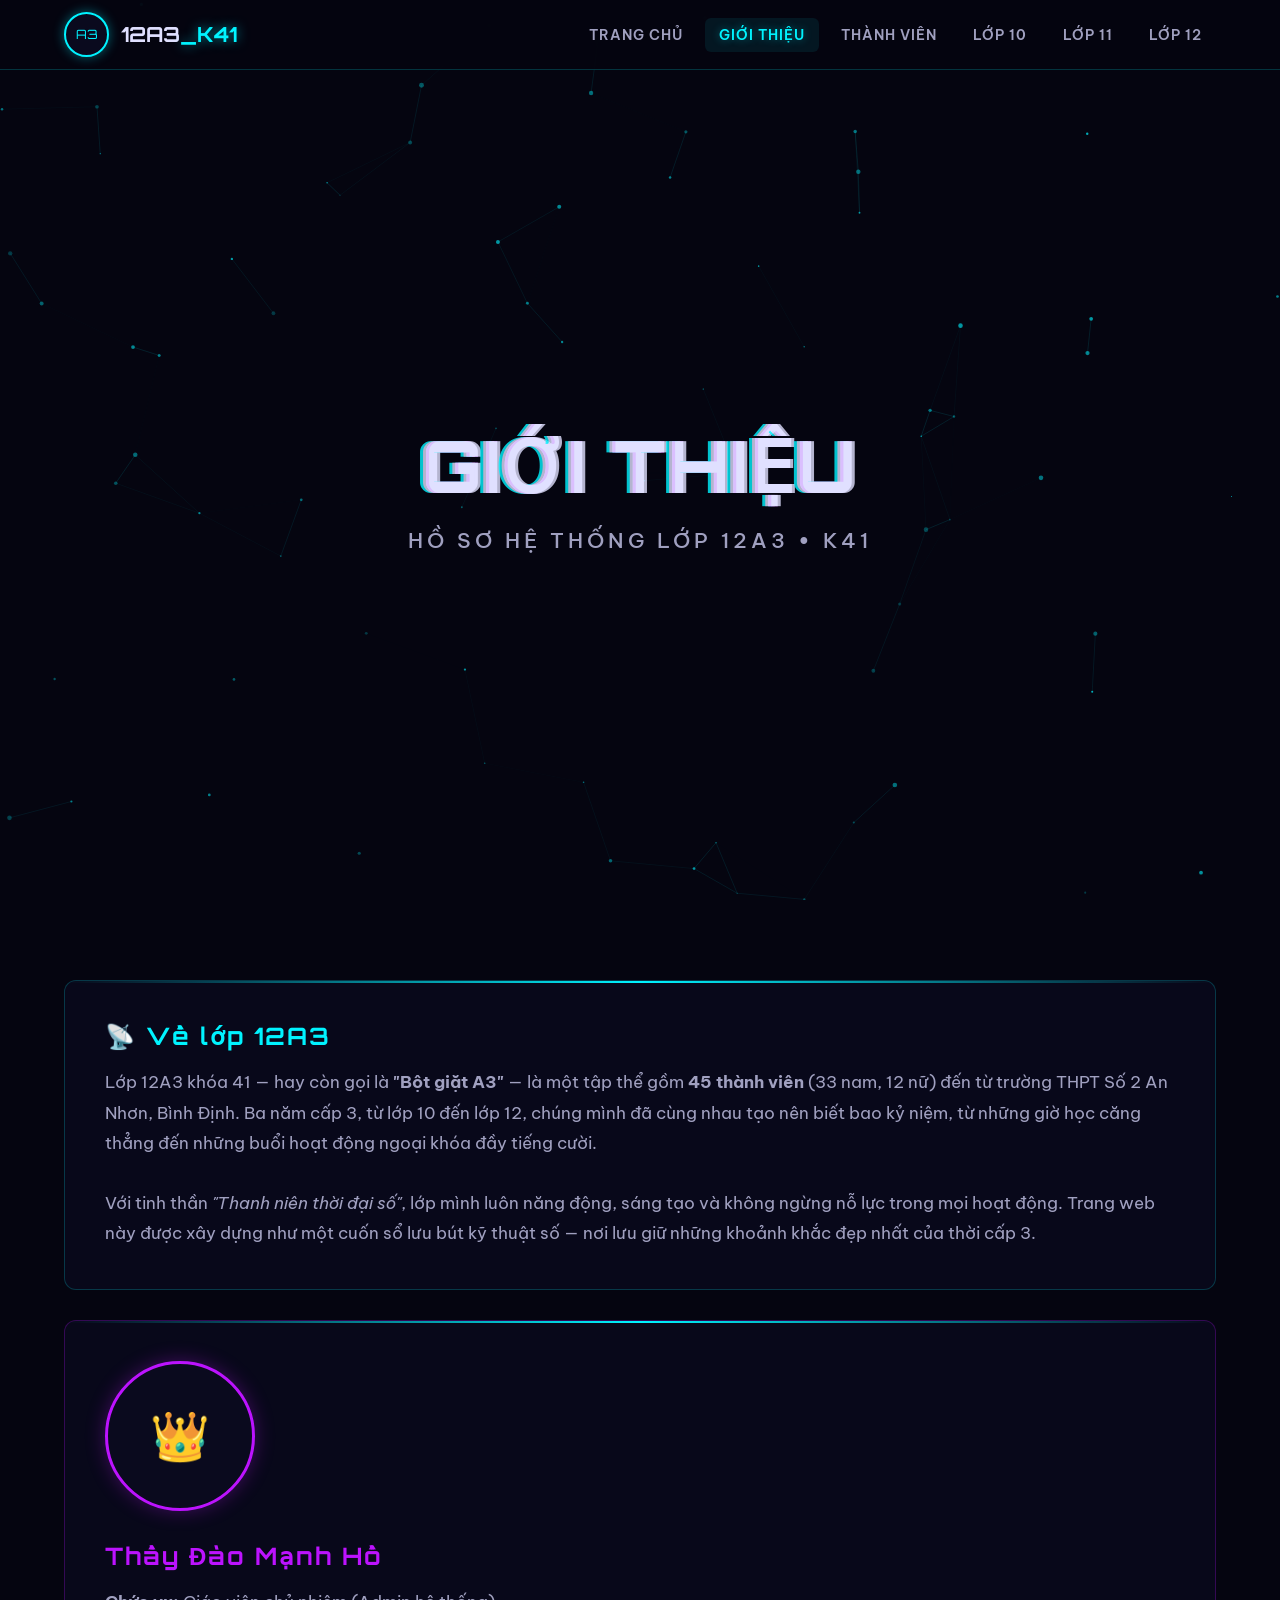
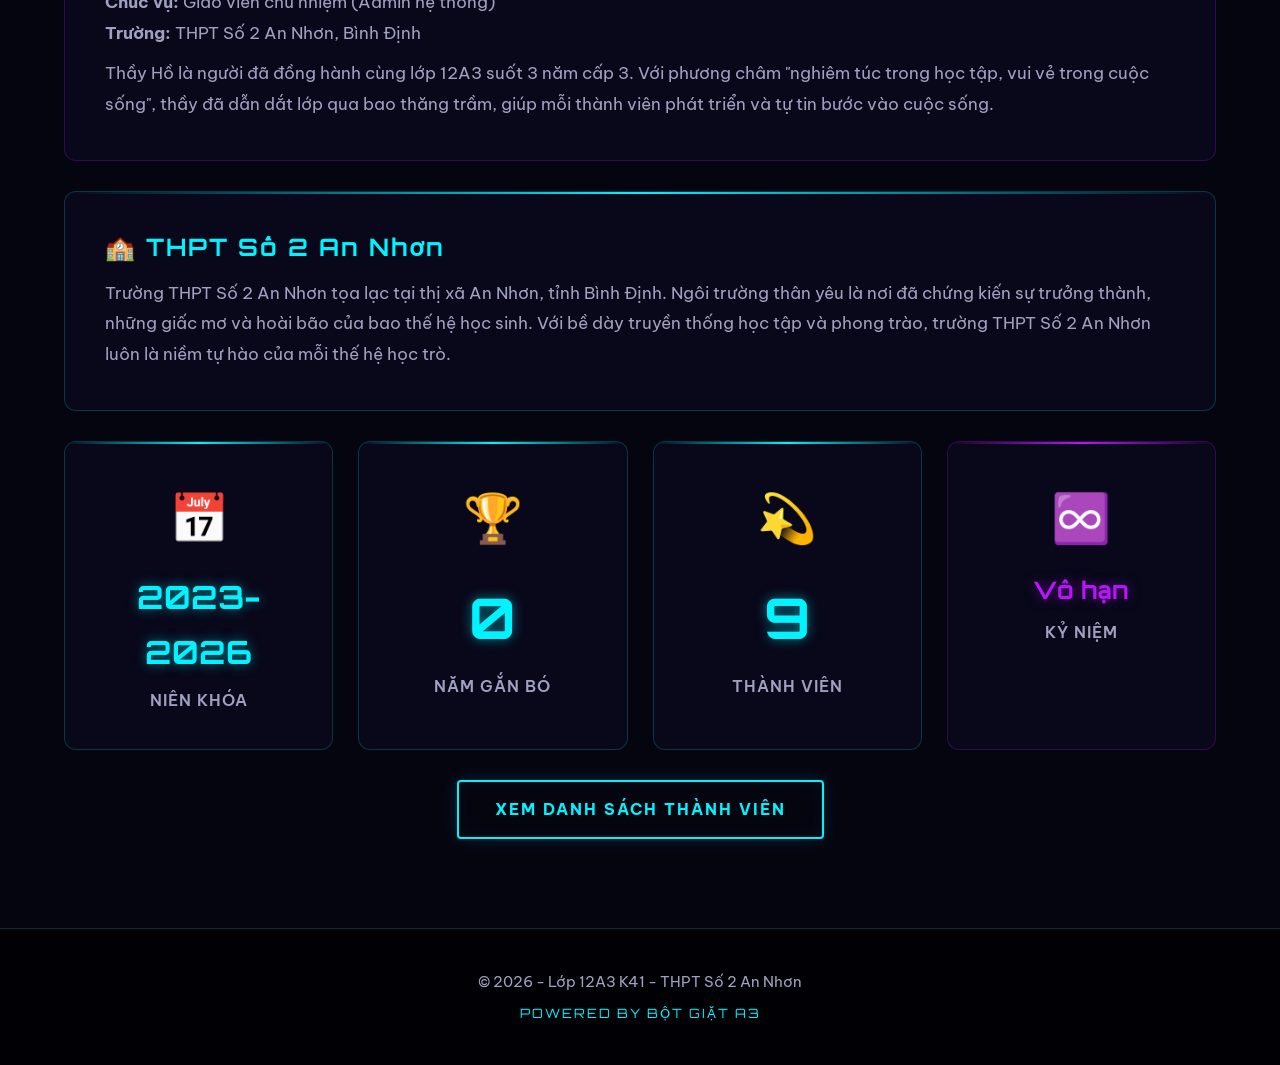
==== about.html @ b83ffb4f "Add files via upload" ====
<!DOCTYPE html>
<html lang="vi">
<head>
    <meta charset="UTF-8">
    <meta name="viewport" content="width=device-width, initial-scale=1.0">
    <meta name="description" content="Giới thiệu lớp 12A3 K41 - THPT Số 2 An Nhơn và thầy chủ nhiệm Đào Mạnh Hồ.">
    <title>Giới thiệu - 12A3</title>
    <link rel="stylesheet" href="styles.css">
</head>
<body>
    <canvas id="particle-canvas"></canvas>

    <nav class="navbar">
        <a href="index.html" class="logo-container">
            <div class="logo" style="display:flex;align-items:center;justify-content:center;font-family:var(--font-heading);font-size:0.8rem;color:var(--primary-cyan);">A3</div>
            <span class="logo-text">12A3<span class="highlight">_K41</span></span>
        </a>
        <button class="menu-toggle" id="menu-toggle" aria-label="Menu">☰</button>
        <ul class="nav-links" id="nav-links">
            <li><a href="index.html">Trang chủ</a></li>
            <li><a href="about.html" class="active">Giới thiệu</a></li>
            <li><a href="members.html">Thành viên</a></li>
            <li><a href="grade10.html">Lớp 10</a></li>
            <li><a href="grade11.html">Lớp 11</a></li>
            <li><a href="grade12.html">Lớp 12</a></li>
        </ul>
    </nav>

    <header class="section about-hero">
        <div class="hero-content">
            <h1 class="glitch" data-text="GIỚI THIỆU">GIỚI THIỆU</h1>
            <p class="subtitle">HỒ SƠ HỆ THỐNG LỚP 12A3 • K41</p>
        </div>
    </header>

    <section class="section section-compact">
        <div class="about-content">
            <!-- Thông tin lớp -->
            <div class="about-block fade-in">
                <h3>📡 Về lớp 12A3</h3>
                <p>
                    Lớp 12A3 khóa 41 — hay còn gọi là <strong>"Bột giặt A3"</strong> — là một tập thể gồm 
                    <strong>45 thành viên</strong> (33 nam, 12 nữ) đến từ trường THPT Số 2 An Nhơn, Bình Định. 
                    Ba năm cấp 3, từ lớp 10 đến lớp 12, chúng mình đã cùng nhau tạo nên biết bao kỷ niệm, 
                    từ những giờ học căng thẳng đến những buổi hoạt động ngoại khóa đầy tiếng cười.
                </p>
                <br>
                <p>
                    Với tinh thần <em>"Thanh niên thời đại số"</em>, lớp mình luôn năng động, sáng tạo và 
                    không ngừng nỗ lực trong mọi hoạt động. Trang web này được xây dựng như một cuốn sổ lưu bút 
                    kỹ thuật số — nơi lưu giữ những khoảnh khắc đẹp nhất của thời cấp 3.
                </p>
            </div>

            <!-- Thông tin GVCN -->
            <div class="about-block fade-in" style="border-color: var(--glass-border-pink);">
                <div class="teacher-profile">
                    <div class="teacher-avatar" style="display:flex;align-items:center;justify-content:center;font-size:3rem;">👑</div>
                    <div class="teacher-info">
                        <h3>Thầy Đào Mạnh Hồ</h3>
                        <p><strong>Chức vụ:</strong> Giáo viên chủ nhiệm (Admin hệ thống)</p>
                        <p><strong>Trường:</strong> THPT Số 2 An Nhơn, Bình Định</p>
                        <p style="margin-top: 10px;">
                            Thầy Hồ là người đã đồng hành cùng lớp 12A3 suốt 3 năm cấp 3. 
                            Với phương châm "nghiêm túc trong học tập, vui vẻ trong cuộc sống", 
                            thầy đã dẫn dắt lớp qua bao thăng trầm, giúp mỗi thành viên phát triển 
                            và tự tin bước vào cuộc sống. 
                        </p>
                    </div>
                </div>
            </div>

            <!-- Thông tin trường -->
            <div class="about-block fade-in">
                <h3>🏫 THPT Số 2 An Nhơn</h3>
                <p>
                    Trường THPT Số 2 An Nhơn tọa lạc tại thị xã An Nhơn, tỉnh Bình Định. 
                    Ngôi trường thân yêu là nơi đã chứng kiến sự trưởng thành, những giấc mơ và 
                    hoài bão của bao thế hệ học sinh. Với bề dày truyền thống học tập và phong trào, 
                    trường THPT Số 2 An Nhơn luôn là niềm tự hào của mỗi thế hệ học trò.
                </p>
            </div>

            <!-- Thống kê nhanh -->
            <div class="stats-grid mt-3 fade-in">
                <div class="stat-card">
                    <div class="stat-icon">📅</div>
                    <div class="stat-number" style="font-size:2rem;">2023-2026</div>
                    <div class="stat-label">Niên khóa</div>
                </div>
                <div class="stat-card">
                    <div class="stat-icon">🏆</div>
                    <div class="stat-number" data-count="3">0</div>
                    <div class="stat-label">Năm gắn bó</div>
                </div>
                <div class="stat-card">
                    <div class="stat-icon">💫</div>
                    <div class="stat-number" data-count="45">0</div>
                    <div class="stat-label">Thành viên</div>
                </div>
                <div class="stat-card gvcn-card">
                    <div class="stat-icon">♾️</div>
                    <div class="stat-number teacher-name" style="font-size:1.5rem;">Vô hạn</div>
                    <div class="stat-label">Kỷ niệm</div>
                </div>
            </div>

            <div class="text-center mt-3">
                <a href="members.html" class="cyber-btn">XEM DANH SÁCH THÀNH VIÊN</a>
            </div>
        </div>
    </section>

    <footer>
        <p>&copy; 2026 - Lớp 12A3 K41 - THPT Số 2 An Nhơn</p>
        <div class="footer-powered">POWERED BY BỘT GIẶT A3</div>
    </footer>

    <script src="script.js"></script>
</body>
</html>
---- styles.css ----
@import url('https://fonts.googleapis.com/css2?family=Be+Vietnam+Pro:ital,wght@0,300;0,400;0,500;0,600;0,700;0,800;0,900;1,400&family=Orbitron:wght@400;700;900&display=swap');

:root {
    --bg-color: #050510;
    --bg-secondary: #0a0a1e;
    --text-color: #e0e0ff;
    --text-muted: #a0a0c0;
    --primary-cyan: #00f3ff;
    --primary-pink: #bc13fe;
    --primary-green: #39ff14;
    --dark-panel: rgba(10, 10, 30, 0.75);
    --glass-border: rgba(0, 243, 255, 0.2);
    --glass-border-pink: rgba(188, 19, 254, 0.25);
    --font-heading: 'Orbitron', sans-serif;
    --font-body: 'Be Vietnam Pro', sans-serif;
    --max-width: 1200px;
    --nav-height: 70px;
}

/* ==================== RESET & BASE ==================== */
*, *::before, *::after {
    margin: 0;
    padding: 0;
    box-sizing: border-box;
}

html {
    scroll-behavior: smooth;
}

body {
    background-color: var(--bg-color);
    color: var(--text-color);
    font-family: var(--font-body);
    font-size: 17px;
    font-weight: 400;
    line-height: 1.7;
    overflow-x: hidden;
}

a {
    color: inherit;
    text-decoration: none;
}

img {
    max-width: 100%;
    display: block;
}

/* ==================== BACKGROUND CANVAS ==================== */
#particle-canvas {
    position: fixed;
    top: 0;
    left: 0;
    width: 100vw;
    height: 100vh;
    z-index: -1;
    pointer-events: none;
}

/* ==================== TYPOGRAPHY ==================== */
h1, h2, h3, h4, .glitch {
    font-family: var(--font-heading);
    letter-spacing: 2px;
    line-height: 1.3;
}

.highlight {
    color: var(--primary-cyan);
    text-shadow: 0 0 12px rgba(0, 243, 255, 0.6);
}

.highlight-pink {
    color: var(--primary-pink);
    text-shadow: 0 0 12px rgba(188, 19, 254, 0.6);
}

/* ==================== LAYOUT ==================== */
.container {
    max-width: var(--max-width);
    margin: 0 auto;
    width: 100%;
    padding: 0 20px;
}

.section {
    min-height: 100vh;
    padding: 120px 5% 80px;
    display: flex;
    flex-direction: column;
    justify-content: center;
    position: relative;
}

.section-compact {
    min-height: auto;
    padding: 80px 5%;
}

.section-title {
    font-size: 2.5rem;
    text-align: center;
    margin-bottom: 1rem;
    text-transform: uppercase;
    position: relative;
    display: inline-block;
    align-self: center;
}

.section-title::after {
    content: '';
    position: absolute;
    bottom: -10px;
    left: 50%;
    transform: translateX(-50%);
    width: 60%;
    height: 3px;
    background: linear-gradient(90deg, transparent, var(--primary-cyan), transparent);
}

.section-desc {
    text-align: center;
    color: var(--text-muted);
    font-size: 1.1rem;
    margin-bottom: 3rem;
    max-width: 700px;
    align-self: center;
}

/* ==================== NAVIGATION ==================== */
.navbar {
    position: fixed;
    top: 0;
    width: 100%;
    height: var(--nav-height);
    padding: 0 5%;
    display: flex;
    justify-content: space-between;
    align-items: center;
    background: rgba(5, 5, 16, 0.85);
    backdrop-filter: blur(15px);
    -webkit-backdrop-filter: blur(15px);
    border-bottom: 1px solid var(--glass-border);
    z-index: 1000;
    transition: background 0.3s;
}

.logo-container {
    display: flex;
    align-items: center;
    gap: 12px;
}

.logo {
    height: 45px;
    width: 45px;
    border-radius: 50%;
    border: 2px solid var(--primary-cyan);
    box-shadow: 0 0 12px rgba(0, 243, 255, 0.4);
    object-fit: cover;
    background: var(--bg-secondary);
}

.logo-text {
    font-family: var(--font-heading);
    font-size: 1.3rem;
    font-weight: 700;
    white-space: nowrap;
}

.nav-links {
    list-style: none;
    display: flex;
    align-items: center;
    gap: 8px;
}

.nav-links a {
    color: var(--text-muted);
    text-decoration: none;
    font-family: var(--font-body);
    font-size: 0.88rem;
    font-weight: 600;
    text-transform: uppercase;
    letter-spacing: 1px;
    padding: 8px 14px;
    border-radius: 6px;
    transition: all 0.3s ease;
    position: relative;
}

.nav-links a:hover,
.nav-links a.active {
    color: var(--primary-cyan);
    background: rgba(0, 243, 255, 0.08);
    text-shadow: 0 0 8px rgba(0, 243, 255, 0.4);
}

/* Mobile Menu */
.menu-toggle {
    display: none;
    background: none;
    border: 1px solid var(--glass-border);
    color: var(--primary-cyan);
    font-size: 1.4rem;
    padding: 8px 12px;
    cursor: pointer;
    border-radius: 6px;
    transition: 0.3s;
}

.menu-toggle:hover {
    background: rgba(0, 243, 255, 0.1);
}

@media (max-width: 768px) {
    .menu-toggle {
        display: block;
    }

    .nav-links {
        position: fixed;
        top: var(--nav-height);
        left: 0;
        width: 100%;
        flex-direction: column;
        background: rgba(5, 5, 16, 0.95);
        backdrop-filter: blur(20px);
        border-bottom: 1px solid var(--glass-border);
        padding: 20px;
        gap: 5px;
        transform: translateY(-120%);
        transition: transform 0.4s cubic-bezier(0.4, 0, 0.2, 1);
        z-index: 999;
    }

    .nav-links.open {
        transform: translateY(0);
    }

    .nav-links a {
        display: block;
        width: 100%;
        padding: 12px 20px;
        font-size: 1rem;
    }
}

/* ==================== HERO SECTION ==================== */
#hero {
    align-items: center;
    text-align: center;
    padding-top: 120px;
}

.hero-content {
    position: relative;
    z-index: 1;
}

.glitch {
    font-size: 4.5rem;
    font-weight: 900;
    position: relative;
    line-height: 1.2;
    margin-bottom: 5px;
}

.glitch::before,
.glitch::after {
    content: attr(data-text);
    position: absolute;
    top: 0;
    left: 0;
    width: 100%;
    height: 100%;
    opacity: 0.8;
}

.glitch::before {
    left: 3px;
    text-shadow: -3px 0 var(--primary-pink);
    animation: glitch-anim 2s infinite linear alternate-reverse;
}

.glitch::after {
    left: -3px;
    text-shadow: -3px 0 var(--primary-cyan);
    animation: glitch-anim 3s infinite linear alternate-reverse;
}

@keyframes glitch-anim {
    0% { clip-path: inset(20% 0 80% 0); }
    20% { clip-path: inset(60% 0 10% 0); }
    40% { clip-path: inset(40% 0 50% 0); }
    60% { clip-path: inset(80% 0 5% 0); }
    80% { clip-path: inset(10% 0 70% 0); }
    100% { clip-path: inset(30% 0 50% 0); }
}

.subtitle {
    font-size: 1.3rem;
    letter-spacing: 4px;
    margin: 15px 0 40px;
    color: var(--text-muted);
    font-weight: 500;
}

@media (max-width: 768px) {
    .glitch { font-size: 2.5rem; }
    .subtitle { font-size: 0.9rem; letter-spacing: 2px; }
}

/* ==================== CYBER BUTTON ==================== */
.cyber-btn {
    display: inline-block;
    padding: 14px 36px;
    background: transparent;
    color: var(--primary-cyan);
    font-family: var(--font-body);
    font-size: 1rem;
    font-weight: 700;
    text-transform: uppercase;
    letter-spacing: 2px;
    text-decoration: none;
    border: 2px solid var(--primary-cyan);
    position: relative;
    overflow: hidden;
    transition: all 0.4s cubic-bezier(0.4, 0, 0.2, 1);
    cursor: pointer;
    border-radius: 4px;
    box-shadow: 0 0 15px rgba(0, 243, 255, 0.15), inset 0 0 15px rgba(0, 243, 255, 0.05);
}

.cyber-btn::before {
    content: '';
    position: absolute;
    top: 0;
    left: -100%;
    width: 100%;
    height: 100%;
    background: linear-gradient(90deg, transparent, rgba(0, 243, 255, 0.15), transparent);
    transition: left 0.5s;
}

.cyber-btn:hover::before {
    left: 100%;
}

.cyber-btn:hover {
    background: rgba(0, 243, 255, 0.1);
    box-shadow: 0 0 30px rgba(0, 243, 255, 0.3), inset 0 0 20px rgba(0, 243, 255, 0.1);
    transform: translateY(-2px);
}

.cyber-btn.btn-pink {
    color: var(--primary-pink);
    border-color: var(--primary-pink);
    box-shadow: 0 0 15px rgba(188, 19, 254, 0.15);
}

.cyber-btn.btn-pink:hover {
    background: rgba(188, 19, 254, 0.1);
    box-shadow: 0 0 30px rgba(188, 19, 254, 0.3);
}

.small-btn {
    padding: 10px 20px;
    font-size: 0.9rem;
    width: 100%;
    margin-top: 15px;
}

/* ==================== GLASS CARD ==================== */
.glass-card {
    background: var(--dark-panel);
    border: 1px solid var(--glass-border);
    border-radius: 12px;
    backdrop-filter: blur(10px);
    -webkit-backdrop-filter: blur(10px);
    transition: all 0.4s cubic-bezier(0.4, 0, 0.2, 1);
    overflow: hidden;
}

.glass-card:hover {
    border-color: rgba(0, 243, 255, 0.4);
    box-shadow: 0 8px 32px rgba(0, 243, 255, 0.1);
    transform: translateY(-5px);
}

.glass-card::before {
    content: '';
    position: absolute;
    top: 0;
    left: 0;
    width: 100%;
    height: 2px;
    background: linear-gradient(90deg, transparent, var(--primary-cyan), transparent);
}

/* ==================== STATS SECTION (ABOUT SUMMARY) ==================== */
.stats-grid {
    display: grid;
    grid-template-columns: repeat(auto-fit, minmax(220px, 1fr));
    gap: 25px;
    max-width: var(--max-width);
    margin: 0 auto;
    width: 100%;
}

.stat-card {
    background: var(--dark-panel);
    border: 1px solid var(--glass-border);
    border-radius: 12px;
    padding: 35px 20px;
    text-align: center;
    position: relative;
    overflow: hidden;
    backdrop-filter: blur(5px);
    transition: all 0.4s cubic-bezier(0.4, 0, 0.2, 1);
}

.stat-card:hover {
    transform: translateY(-8px);
    border-color: rgba(0, 243, 255, 0.5);
    box-shadow: 0 8px 32px rgba(0, 243, 255, 0.12);
}

.stat-card::before {
    content: '';
    position: absolute;
    top: 0;
    left: 0;
    width: 100%;
    height: 2px;
    background: linear-gradient(90deg, transparent, var(--primary-cyan), transparent);
}

.stat-icon {
    font-size: 3rem;
    margin-bottom: 12px;
}

.stat-number {
    font-family: var(--font-heading);
    font-size: 3.5rem;
    font-weight: 700;
    color: var(--primary-cyan);
    margin-bottom: 8px;
    text-shadow: 0 0 12px rgba(0, 243, 255, 0.5);
}

.teacher-name {
    font-size: 1.6rem;
    color: var(--primary-pink);
    text-shadow: 0 0 12px rgba(188, 19, 254, 0.5);
}

.stat-label {
    font-size: 1rem;
    color: var(--text-muted);
    text-transform: uppercase;
    letter-spacing: 1px;
    font-weight: 600;
}

.gvcn-card {
    border-color: var(--glass-border-pink);
}

.gvcn-card::before {
    background: linear-gradient(90deg, transparent, var(--primary-pink), transparent);
}

.gvcn-card:hover {
    border-color: rgba(188, 19, 254, 0.5);
    box-shadow: 0 8px 32px rgba(188, 19, 254, 0.12);
}

/* ==================== LINK CARDS (INDEX PAGE) ==================== */
.links-grid {
    display: grid;
    grid-template-columns: repeat(auto-fit, minmax(300px, 1fr));
    gap: 25px;
    max-width: var(--max-width);
    margin: 0 auto;
    width: 100%;
}

.link-card {
    background: var(--dark-panel);
    border: 1px solid var(--glass-border);
    border-radius: 12px;
    padding: 40px 30px;
    text-align: center;
    position: relative;
    overflow: hidden;
    transition: all 0.4s cubic-bezier(0.4, 0, 0.2, 1);
    cursor: pointer;
    text-decoration: none;
    display: block;
}

.link-card:hover {
    transform: translateY(-8px) scale(1.02);
    border-color: rgba(0, 243, 255, 0.5);
    box-shadow: 0 12px 40px rgba(0, 243, 255, 0.15);
}

.link-card::before {
    content: '';
    position: absolute;
    top: 0;
    left: 0;
    width: 100%;
    height: 3px;
    background: linear-gradient(90deg, var(--primary-cyan), var(--primary-pink));
}

.link-card::after {
    content: '';
    position: absolute;
    top: 0;
    left: -100%;
    width: 60%;
    height: 100%;
    background: linear-gradient(90deg, transparent, rgba(255, 255, 255, 0.04), transparent);
    transform: skewX(-20deg);
    transition: left 0.6s;
}

.link-card:hover::after {
    left: 150%;
}

.link-card-icon {
    font-size: 3rem;
    margin-bottom: 15px;
    display: block;
}

.link-card-title {
    font-family: var(--font-heading);
    font-size: 1.2rem;
    color: var(--primary-cyan);
    margin-bottom: 10px;
    text-transform: uppercase;
    letter-spacing: 1px;
}

.link-card-desc {
    color: var(--text-muted);
    font-size: 0.95rem;
}

/* ==================== MESSAGES / COMMENTS SECTION ==================== */
.message-board-container {
    display: grid;
    grid-template-columns: 1fr 1.5fr;
    gap: 30px;
    max-width: var(--max-width);
    margin: 0 auto;
    width: 100%;
}

@media (max-width: 768px) {
    .message-board-container {
        grid-template-columns: 1fr;
    }
}

.glass-panel {
    background: var(--dark-panel);
    border: 1px solid var(--glass-border);
    border-radius: 12px;
    padding: 30px;
    backdrop-filter: blur(10px);
}

.message-form-container {
    height: fit-content;
    position: sticky;
    top: calc(var(--nav-height) + 20px);
}

.input-group {
    margin-bottom: 20px;
}

.input-group label {
    display: block;
    margin-bottom: 8px;
    color: var(--primary-cyan);
    font-family: var(--font-heading);
    font-size: 0.8rem;
    letter-spacing: 1px;
    text-transform: uppercase;
}

.input-group input,
.input-group textarea {
    width: 100%;
    padding: 14px 16px;
    background: rgba(0, 0, 0, 0.4);
    border: 1px solid rgba(255, 255, 255, 0.1);
    color: #fff;
    font-family: var(--font-body);
    font-size: 1rem;
    border-radius: 8px;
    transition: all 0.3s;
    resize: vertical;
}

.input-group input:focus,
.input-group textarea:focus {
    outline: none;
    border-color: var(--primary-cyan);
    box-shadow: 0 0 12px rgba(0, 243, 255, 0.15);
    background: rgba(0, 0, 0, 0.6);
}

.input-group input::placeholder,
.input-group textarea::placeholder {
    color: #555;
}

.messages-list-container {
    max-height: 600px;
    overflow-y: auto;
    padding-right: 8px;
}

/* Custom Scrollbar */
.messages-list-container::-webkit-scrollbar { width: 6px; }
.messages-list-container::-webkit-scrollbar-track { background: rgba(0, 0, 0, 0.2); border-radius: 3px; }
.messages-list-container::-webkit-scrollbar-thumb { background: var(--primary-cyan); border-radius: 3px; }

#messages-container {
    display: flex;
    flex-direction: column;
    gap: 12px;
}

.message-card {
    background: rgba(12, 12, 30, 0.8);
    border-left: 3px solid var(--primary-cyan);
    padding: 18px 20px;
    border-radius: 0 10px 10px 0;
    animation: msgSlideIn 0.4s cubic-bezier(0.175, 0.885, 0.32, 1.275) forwards;
    transition: all 0.3s;
}

.message-card:hover {
    background: rgba(15, 15, 40, 0.9);
    border-left-color: var(--primary-pink);
}

@keyframes msgSlideIn {
    from { opacity: 0; transform: translateX(40px); }
    to { opacity: 1; transform: translateX(0); }
}

.message-header {
    display: flex;
    justify-content: space-between;
    align-items: center;
    margin-bottom: 10px;
    padding-bottom: 8px;
    border-bottom: 1px solid rgba(255, 255, 255, 0.06);
}

.message-sender {
    font-weight: 700;
    color: var(--primary-pink);
    font-size: 1rem;
    letter-spacing: 0.5px;
}

.message-time {
    font-size: 0.8rem;
    color: #666;
}

.message-body {
    line-height: 1.6;
    color: #ddd;
    word-break: break-word;
    font-size: 1rem;
}

/* New message notification dot */
.new-msg-indicator {
    display: inline-block;
    width: 8px;
    height: 8px;
    background: var(--primary-green);
    border-radius: 50%;
    animation: pulse-green 1.5s infinite;
    margin-left: 8px;
    vertical-align: middle;
}

@keyframes pulse-green {
    0%, 100% { box-shadow: 0 0 0 0 rgba(57, 255, 20, 0.5); }
    50% { box-shadow: 0 0 0 8px rgba(57, 255, 20, 0); }
}

/* ==================== ABOUT PAGE ==================== */
.about-hero {
    text-align: center;
    padding-bottom: 0;
}

.about-content {
    max-width: var(--max-width);
    margin: 0 auto;
    width: 100%;
}

.about-block {
    background: var(--dark-panel);
    border: 1px solid var(--glass-border);
    border-radius: 12px;
    padding: 40px;
    margin-bottom: 30px;
    position: relative;
    overflow: hidden;
}

.about-block::before {
    content: '';
    position: absolute;
    top: 0;
    left: 0;
    width: 100%;
    height: 2px;
    background: linear-gradient(90deg, transparent, var(--primary-cyan), transparent);
}

.about-block h3 {
    font-size: 1.5rem;
    color: var(--primary-cyan);
    margin-bottom: 15px;
}

.about-block p {
    color: var(--text-muted);
    line-height: 1.8;
}

.teacher-profile {
    display: flex;
    align-items: center;
    gap: 30px;
    flex-wrap: wrap;
}

.teacher-avatar {
    width: 150px;
    height: 150px;
    border-radius: 50%;
    border: 3px solid var(--primary-pink);
    box-shadow: 0 0 20px rgba(188, 19, 254, 0.3);
    object-fit: cover;
    flex-shrink: 0;
    background: var(--bg-secondary);
}

.teacher-info h3 {
    color: var(--primary-pink);
}

/* ==================== MEMBERS PAGE ==================== */
.toc-nav {
    display: flex;
    justify-content: center;
    gap: 15px;
    margin-bottom: 40px;
    flex-wrap: wrap;
}

.toc-btn {
    padding: 10px 24px;
    background: var(--dark-panel);
    border: 1px solid var(--glass-border);
    color: var(--text-muted);
    font-family: var(--font-body);
    font-size: 0.95rem;
    font-weight: 600;
    text-transform: uppercase;
    letter-spacing: 1px;
    cursor: pointer;
    border-radius: 8px;
    transition: all 0.3s;
    text-decoration: none;
}

.toc-btn:hover,
.toc-btn.active {
    color: var(--primary-cyan);
    border-color: var(--primary-cyan);
    background: rgba(0, 243, 255, 0.08);
    box-shadow: 0 0 15px rgba(0, 243, 255, 0.15);
}

.group-section {
    margin-bottom: 60px;
}

.group-title {
    font-family: var(--font-heading);
    font-size: 1.8rem;
    color: var(--primary-cyan);
    text-align: center;
    margin-bottom: 30px;
    padding-bottom: 10px;
    border-bottom: 1px solid var(--glass-border);
    text-transform: uppercase;
}

.members-grid {
    display: grid;
    grid-template-columns: repeat(auto-fill, minmax(340px, 1fr));
    gap: 20px;
    max-width: var(--max-width);
    margin: 0 auto;
}

.member-card {
    display: flex;
    align-items: stretch;
    background: var(--dark-panel);
    border: 1px solid var(--glass-border);
    border-radius: 10px;
    overflow: hidden;
    transition: all 0.35s cubic-bezier(0.4, 0, 0.2, 1);
    position: relative;
}

.member-card::before {
    content: '';
    position: absolute;
    top: 0;
    left: 0;
    width: 100%;
    height: 2px;
    background: linear-gradient(90deg, var(--primary-cyan), transparent);
    opacity: 0;
    transition: opacity 0.3s;
}

.member-card:hover {
    transform: translateY(-4px);
    border-color: rgba(0, 243, 255, 0.4);
    box-shadow: 0 8px 25px rgba(0, 243, 255, 0.1);
}

.member-card:hover::before {
    opacity: 1;
}

.member-avatar-container {
    width: 100px;
    min-height: 100px;
    background: var(--bg-secondary);
    display: flex;
    align-items: center;
    justify-content: center;
    flex-shrink: 0;
    border-right: 1px solid var(--glass-border);
    position: relative;
    overflow: hidden;
}

.member-avatar {
    width: 100%;
    height: 100%;
    object-fit: cover;
}

.member-avatar-placeholder {
    font-size: 2.5rem;
    color: var(--primary-cyan);
    opacity: 0.5;
}

.member-info {
    padding: 15px 20px;
    display: flex;
    flex-direction: column;
    justify-content: center;
    flex: 1;
    gap: 6px;
}

.member-name {
    font-family: var(--font-heading);
    font-size: 1rem;
    color: var(--primary-cyan);
    letter-spacing: 1px;
}

.member-note {
    font-size: 0.9rem;
    color: var(--text-muted);
    font-style: italic;
}

.member-stt {
    font-family: var(--font-heading);
    font-size: 0.75rem;
    color: rgba(0, 243, 255, 0.4);
}

/* ==================== GALLERY PAGES (GRADE 10, 11, 12) ==================== */
.gallery-grid {
    display: grid;
    grid-template-columns: repeat(auto-fill, minmax(320px, 1fr));
    gap: 30px;
    max-width: var(--max-width);
    margin: 0 auto;
    width: 100%;
}

.gallery-item {
    background: var(--dark-panel);
    border: 1px solid var(--glass-border);
    border-radius: 12px;
    overflow: hidden;
    transition: all 0.4s cubic-bezier(0.4, 0, 0.2, 1);
    position: relative;
}

.gallery-item:hover {
    transform: translateY(-6px);
    border-color: rgba(0, 243, 255, 0.4);
    box-shadow: 0 12px 35px rgba(0, 243, 255, 0.12);
}

.gallery-img-wrapper {
    width: 100%;
    height: 240px;
    background: var(--bg-secondary);
    display: flex;
    align-items: center;
    justify-content: center;
    overflow: hidden;
    position: relative;
}

.gallery-img-wrapper img {
    width: 100%;
    height: 100%;
    object-fit: cover;
    transition: transform 0.5s;
}

.gallery-item:hover .gallery-img-wrapper img {
    transform: scale(1.05);
}

.gallery-img-placeholder {
    color: #444;
    font-family: var(--font-heading);
    font-size: 0.9rem;
    text-align: center;
}

.gallery-img-wrapper::after {
    content: '';
    position: absolute;
    top: 0;
    left: -100%;
    width: 60%;
    height: 100%;
    background: linear-gradient(90deg, transparent, rgba(255, 255, 255, 0.08), transparent);
    transform: skewX(-20deg);
    transition: left 0.6s;
}

.gallery-item:hover .gallery-img-wrapper::after {
    left: 150%;
}

.gallery-caption {
    padding: 20px;
}

.gallery-caption h3 {
    font-family: var(--font-heading);
    font-size: 1rem;
    color: var(--primary-cyan);
    margin-bottom: 8px;
    letter-spacing: 1px;
}

.gallery-caption p {
    color: var(--text-muted);
    font-size: 0.95rem;
    line-height: 1.6;
}

/* Grade Navigation */
.grade-nav {
    display: flex;
    justify-content: center;
    gap: 15px;
    margin-bottom: 40px;
    flex-wrap: wrap;
}

/* ==================== FOOTER ==================== */
footer {
    text-align: center;
    padding: 40px 20px;
    background: rgba(2, 2, 5, 0.9);
    border-top: 1px solid var(--glass-border);
}

footer p {
    color: var(--text-muted);
    font-size: 0.95rem;
}

.footer-powered {
    color: var(--primary-cyan);
    font-family: var(--font-heading);
    margin-top: 8px;
    font-size: 0.8rem;
    letter-spacing: 2px;
}

/* ==================== LOADING / FIREBASE STATUS ==================== */
.loading-spinner {
    text-align: center;
    padding: 40px;
    color: var(--text-muted);
}

.loading-spinner::after {
    content: '';
    display: inline-block;
    width: 30px;
    height: 30px;
    border: 3px solid rgba(0, 243, 255, 0.2);
    border-top-color: var(--primary-cyan);
    border-radius: 50%;
    animation: spin 0.8s linear infinite;
    margin-top: 10px;
}

@keyframes spin {
    to { transform: rotate(360deg); }
}

.status-badge {
    display: inline-flex;
    align-items: center;
    gap: 6px;
    padding: 4px 12px;
    border-radius: 20px;
    font-size: 0.75rem;
    font-weight: 600;
    text-transform: uppercase;
    letter-spacing: 1px;
}

.status-badge.online {
    background: rgba(57, 255, 20, 0.1);
    color: var(--primary-green);
    border: 1px solid rgba(57, 255, 20, 0.3);
}

.status-badge.offline {
    background: rgba(255, 50, 50, 0.1);
    color: #ff5555;
    border: 1px solid rgba(255, 50, 50, 0.3);
}

.status-dot {
    width: 6px;
    height: 6px;
    border-radius: 50%;
    background: currentColor;
    animation: pulse-green 1.5s infinite;
}

/* ==================== SCROLL ANIMATIONS ==================== */
.fade-in {
    opacity: 0;
    transform: translateY(30px);
    transition: all 0.6s cubic-bezier(0.4, 0, 0.2, 1);
}

.fade-in.visible {
    opacity: 1;
    transform: translateY(0);
}

/* ==================== MISC UTILITIES ==================== */
.text-center { text-align: center; }
.mt-1 { margin-top: 10px; }
.mt-2 { margin-top: 20px; }
.mt-3 { margin-top: 30px; }
.mb-2 { margin-bottom: 20px; }
.mb-3 { margin-bottom: 30px; }
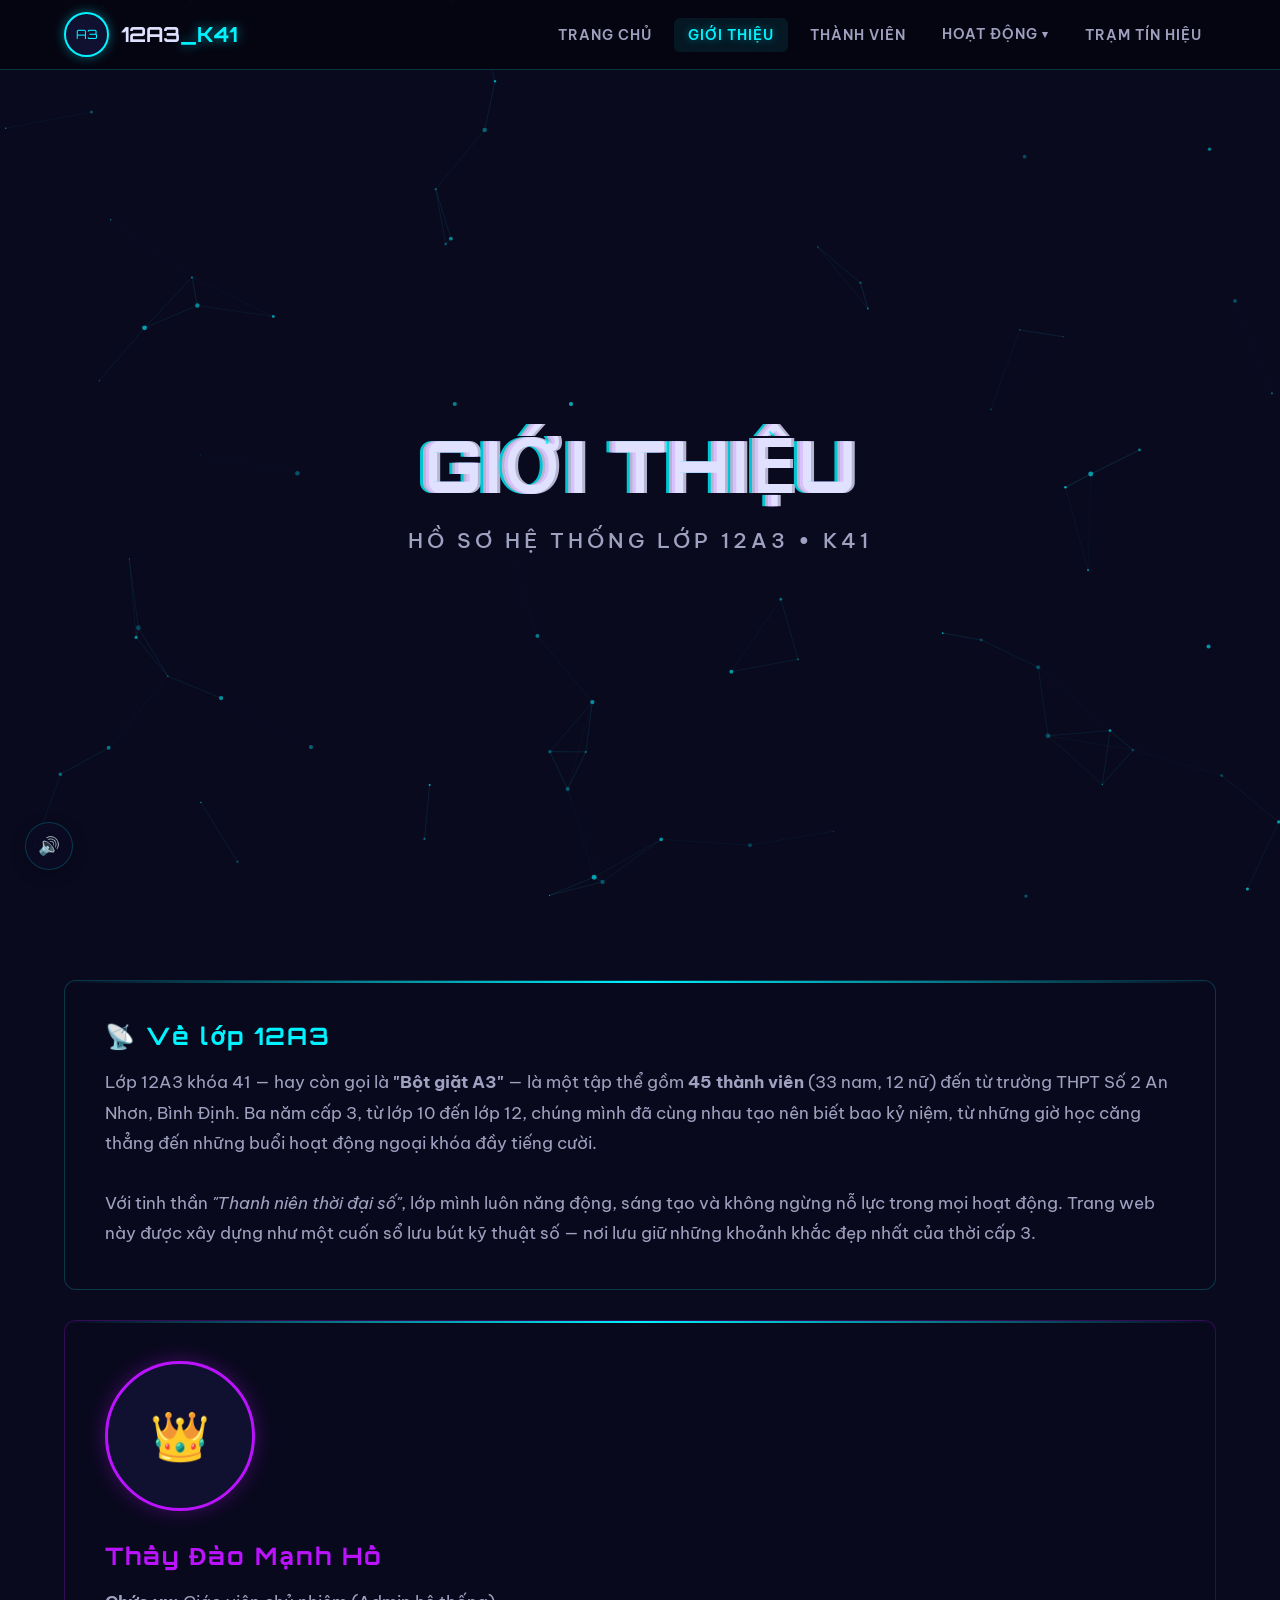
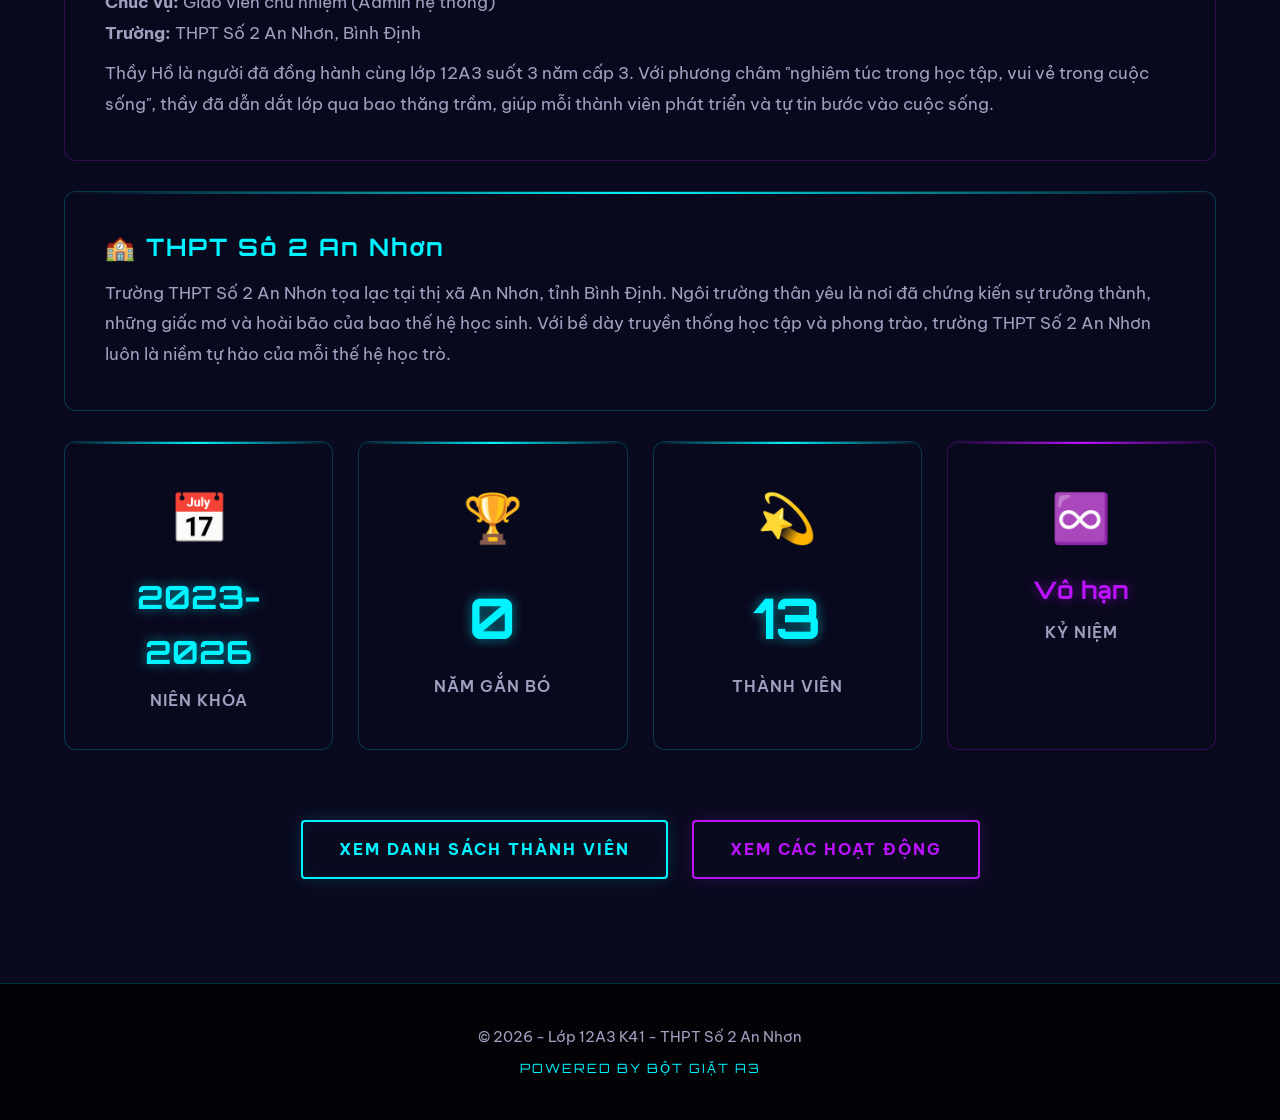
==== commit 4fe0bdce: "Add files via upload" ====
--- a/about.html
+++ b/about.html
@@ -20,9 +20,15 @@
             <li><a href="index.html">Trang chủ</a></li>
             <li><a href="about.html" class="active">Giới thiệu</a></li>
             <li><a href="members.html">Thành viên</a></li>
-            <li><a href="grade10.html">Lớp 10</a></li>
-            <li><a href="grade11.html">Lớp 11</a></li>
-            <li><a href="grade12.html">Lớp 12</a></li>
+            <li class="nav-item-dropdown">
+                <a href="grade10.html">Hoạt động</a>
+                <div class="nav-dropdown">
+                    <a href="grade10.html">📸 Lớp 10</a>
+                    <a href="grade11.html">🎞️ Lớp 11</a>
+                    <a href="grade12.html">🎓 Lớp 12</a>
+                </div>
+            </li>
+            <li><a href="index.html#messages">Trạm tín hiệu</a></li>
         </ul>
     </nav>
 
@@ -105,8 +111,9 @@
                 </div>
             </div>
 
-            <div class="text-center mt-3">
+            <div class="text-center mt-3 bottom-nav-section">
                 <a href="members.html" class="cyber-btn">XEM DANH SÁCH THÀNH VIÊN</a>
+                <a href="grade10.html" class="cyber-btn btn-pink">XEM CÁC HOẠT ĐỘNG</a>
             </div>
         </div>
     </section>
--- a/styles.css
+++ b/styles.css
@@ -1,8 +1,8 @@
 @import url('https://fonts.googleapis.com/css2?family=Be+Vietnam+Pro:ital,wght@0,300;0,400;0,500;0,600;0,700;0,800;0,900;1,400&family=Orbitron:wght@400;700;900&display=swap');
 
 :root {
-    --bg-color: #050510;
-    --bg-secondary: #0a0a1e;
+    --bg-color: #0a0a1f;
+    --bg-secondary: #101030;
     --text-color: #e0e0ff;
     --text-muted: #a0a0c0;
     --primary-cyan: #00f3ff;
@@ -197,6 +197,99 @@
     text-shadow: 0 0 8px rgba(0, 243, 255, 0.4);
 }
 
+/* Dropdown Submenu */
+.nav-item-dropdown {
+    position: relative;
+}
+
+.nav-item-dropdown > a {
+    display: flex;
+    align-items: center;
+    gap: 4px;
+}
+
+.nav-item-dropdown > a::after {
+    content: '▾';
+    font-size: 0.7rem;
+    transition: transform 0.3s;
+}
+
+.nav-dropdown {
+    position: absolute;
+    top: 100%;
+    left: 50%;
+    transform: translateX(-50%) translateY(5px);
+    background: rgba(8, 8, 25, 0.95);
+    backdrop-filter: blur(20px);
+    -webkit-backdrop-filter: blur(20px);
+    border: 1px solid var(--glass-border);
+    border-radius: 10px;
+    padding: 8px;
+    min-width: 180px;
+    opacity: 0;
+    visibility: hidden;
+    transition: all 0.3s cubic-bezier(0.4, 0, 0.2, 1);
+    z-index: 1001;
+    display: flex;
+    flex-direction: column;
+    gap: 2px;
+    box-shadow: 0 8px 32px rgba(0, 0, 0, 0.5);
+}
+
+.nav-dropdown::before {
+    content: '';
+    position: absolute;
+    top: -8px;
+    left: 50%;
+    transform: translateX(-50%);
+    border-left: 8px solid transparent;
+    border-right: 8px solid transparent;
+    border-bottom: 8px solid rgba(0, 243, 255, 0.3);
+}
+
+.nav-item-dropdown:hover .nav-dropdown,
+.nav-item-dropdown.dropdown-open .nav-dropdown {
+    opacity: 1;
+    visibility: visible;
+    transform: translateX(-50%) translateY(0);
+}
+
+.nav-dropdown a {
+    padding: 10px 16px !important;
+    border-radius: 6px;
+    font-size: 0.85rem !important;
+    white-space: nowrap;
+    transition: all 0.2s;
+}
+
+.nav-dropdown a:hover {
+    background: rgba(0, 243, 255, 0.12) !important;
+}
+
+/* Auto-expand dropdown on activity pages */
+.nav-item-dropdown.on-activity-page .nav-dropdown {
+    position: static;
+    transform: none;
+    opacity: 1;
+    visibility: visible;
+    background: transparent;
+    border: none;
+    box-shadow: none;
+    padding: 0;
+    min-width: auto;
+    flex-direction: row;
+    gap: 0;
+    backdrop-filter: none;
+}
+
+.nav-item-dropdown.on-activity-page .nav-dropdown::before {
+    display: none;
+}
+
+.nav-item-dropdown.on-activity-page > a::after {
+    display: none;
+}
+
 /* Mobile Menu */
 .menu-toggle {
     display: none;
@@ -225,26 +318,225 @@
         left: 0;
         width: 100%;
         flex-direction: column;
-        background: rgba(5, 5, 16, 0.95);
+        background: rgba(5, 5, 16, 0.97);
         backdrop-filter: blur(20px);
         border-bottom: 1px solid var(--glass-border);
-        padding: 20px;
-        gap: 5px;
-        transform: translateY(-120%);
-        transition: transform 0.4s cubic-bezier(0.4, 0, 0.2, 1);
+        padding: 15px;
+        gap: 3px;
+        display: none;
         z-index: 999;
     }
 
     .nav-links.open {
-        transform: translateY(0);
+        display: flex;
     }
 
-    .nav-links a {
+    .nav-links > li {
+        list-style: none;
+    }
+
+    .nav-links > li > a {
         display: block;
         width: 100%;
-        padding: 12px 20px;
-        font-size: 1rem;
+        padding: 14px 18px;
+        font-size: 0.95rem;
+        border-radius: 8px;
     }
+
+    .nav-links > li > a:hover,
+    .nav-links > li > a.active {
+        background: rgba(0, 243, 255, 0.08);
+    }
+
+    /* Mobile dropdown - always visible, clean accordion style */
+    .nav-item-dropdown > a {
+        border-radius: 8px 8px 0 0 !important;
+    }
+
+    .nav-dropdown {
+        position: static;
+        transform: none;
+        opacity: 1;
+        visibility: visible;
+        background: rgba(0, 243, 255, 0.04);
+        border: none;
+        box-shadow: none;
+        min-width: auto;
+        padding: 4px 0 6px 0;
+        backdrop-filter: none;
+        border-radius: 0 0 8px 8px;
+        border-left: 2px solid rgba(0, 243, 255, 0.2);
+        margin-left: 18px;
+        margin-bottom: 4px;
+    }
+
+    .nav-dropdown::before {
+        display: none;
+    }
+
+    .nav-dropdown a {
+        padding: 10px 18px !important;
+        font-size: 0.9rem !important;
+        border-radius: 6px !important;
+    }
+
+    .nav-item-dropdown > a::after {
+        display: none;
+    }
+}
+
+/* ==================== FLOATING GROUP NAVIGATOR ==================== */
+.floating-group-nav {
+    position: fixed;
+    bottom: 30px;
+    right: 0;
+    z-index: 900;
+    display: flex;
+    flex-direction: column;
+    align-items: stretch;
+    background: rgba(10, 10, 35, 0.92);
+    backdrop-filter: blur(15px);
+    -webkit-backdrop-filter: blur(15px);
+    border: 1px solid var(--glass-border);
+    border-right: none;
+    border-radius: 10px 0 0 10px;
+    overflow: hidden;
+    box-shadow: -4px 4px 20px rgba(0, 0, 0, 0.5);
+    width: 56px;
+}
+
+.floating-nav-btn {
+    width: 100%;
+    height: 38px;
+    background: transparent;
+    border: none;
+    color: var(--primary-cyan);
+    font-size: 1rem;
+    cursor: pointer;
+    display: flex;
+    align-items: center;
+    justify-content: center;
+    transition: all 0.25s;
+}
+
+.floating-nav-btn:hover {
+    background: rgba(0, 243, 255, 0.15);
+}
+
+.floating-nav-btn:disabled {
+    opacity: 0.25;
+    cursor: not-allowed;
+}
+
+.floating-group-nav .group-indicator {
+    display: flex;
+    flex-direction: column;
+    align-items: center;
+    justify-content: center;
+    padding: 10px 6px;
+    border-top: 1px solid rgba(0, 243, 255, 0.15);
+    border-bottom: 1px solid rgba(0, 243, 255, 0.15);
+    background: rgba(0, 243, 255, 0.06);
+}
+
+.floating-group-nav .group-indicator-value {
+    font-family: var(--font-heading);
+    font-size: 1.6rem;
+    font-weight: 900;
+    color: var(--primary-cyan);
+    text-shadow: 0 0 12px rgba(0, 243, 255, 0.6);
+    line-height: 1;
+}
+
+.floating-group-nav .group-indicator-label {
+    writing-mode: vertical-lr;
+    text-orientation: mixed;
+    font-family: var(--font-heading);
+    font-size: 0.55rem;
+    color: var(--text-muted);
+    text-transform: uppercase;
+    letter-spacing: 2px;
+    margin-top: 6px;
+    white-space: nowrap;
+}
+
+/* ==================== MUSIC TOGGLE ==================== */
+.music-toggle {
+    position: fixed;
+    bottom: 30px;
+    left: 25px;
+    z-index: 900;
+    width: 48px;
+    height: 48px;
+    border-radius: 50%;
+    background: rgba(10, 10, 35, 0.9);
+    border: 1px solid var(--glass-border);
+    color: var(--text-muted);
+    font-size: 1.2rem;
+    cursor: pointer;
+    display: flex;
+    align-items: center;
+    justify-content: center;
+    backdrop-filter: blur(15px);
+    box-shadow: 0 4px 15px rgba(0, 0, 0, 0.3);
+    transition: all 0.3s;
+}
+
+.music-toggle:hover {
+    border-color: var(--primary-cyan);
+    box-shadow: 0 0 18px rgba(0, 243, 255, 0.2);
+}
+
+.music-toggle.playing {
+    border-color: var(--primary-cyan);
+    color: var(--primary-cyan);
+}
+
+.music-toggle .music-icon {
+    font-size: 1.1rem;
+    position: absolute;
+}
+
+.music-toggle .music-bars {
+    display: none;
+}
+
+.music-toggle.playing .music-icon {
+    display: none;
+}
+
+.music-toggle.playing .music-bars {
+    display: flex;
+    align-items: flex-end;
+    gap: 2px;
+    height: 18px;
+}
+
+.music-toggle .music-bars .bar {
+    width: 3px;
+    background: var(--primary-cyan);
+    border-radius: 2px;
+    animation: musicBar 0.8s ease-in-out infinite alternate;
+}
+
+.music-toggle .music-bars .bar:nth-child(1) { height: 6px; animation-delay: 0s; }
+.music-toggle .music-bars .bar:nth-child(2) { height: 12px; animation-delay: 0.15s; }
+.music-toggle .music-bars .bar:nth-child(3) { height: 8px; animation-delay: 0.3s; }
+.music-toggle .music-bars .bar:nth-child(4) { height: 14px; animation-delay: 0.45s; }
+
+@keyframes musicBar {
+    0% { height: 4px; }
+    100% { height: 18px; }
+}
+
+/* ==================== BOTTOM PAGE NAV ==================== */
+.bottom-nav-section {
+    text-align: center;
+    padding: 40px 20px 0;
+}
+
+.bottom-nav-section .cyber-btn {
+    margin: 0 10px 15px;
 }
 
 /* ==================== HERO SECTION ==================== */
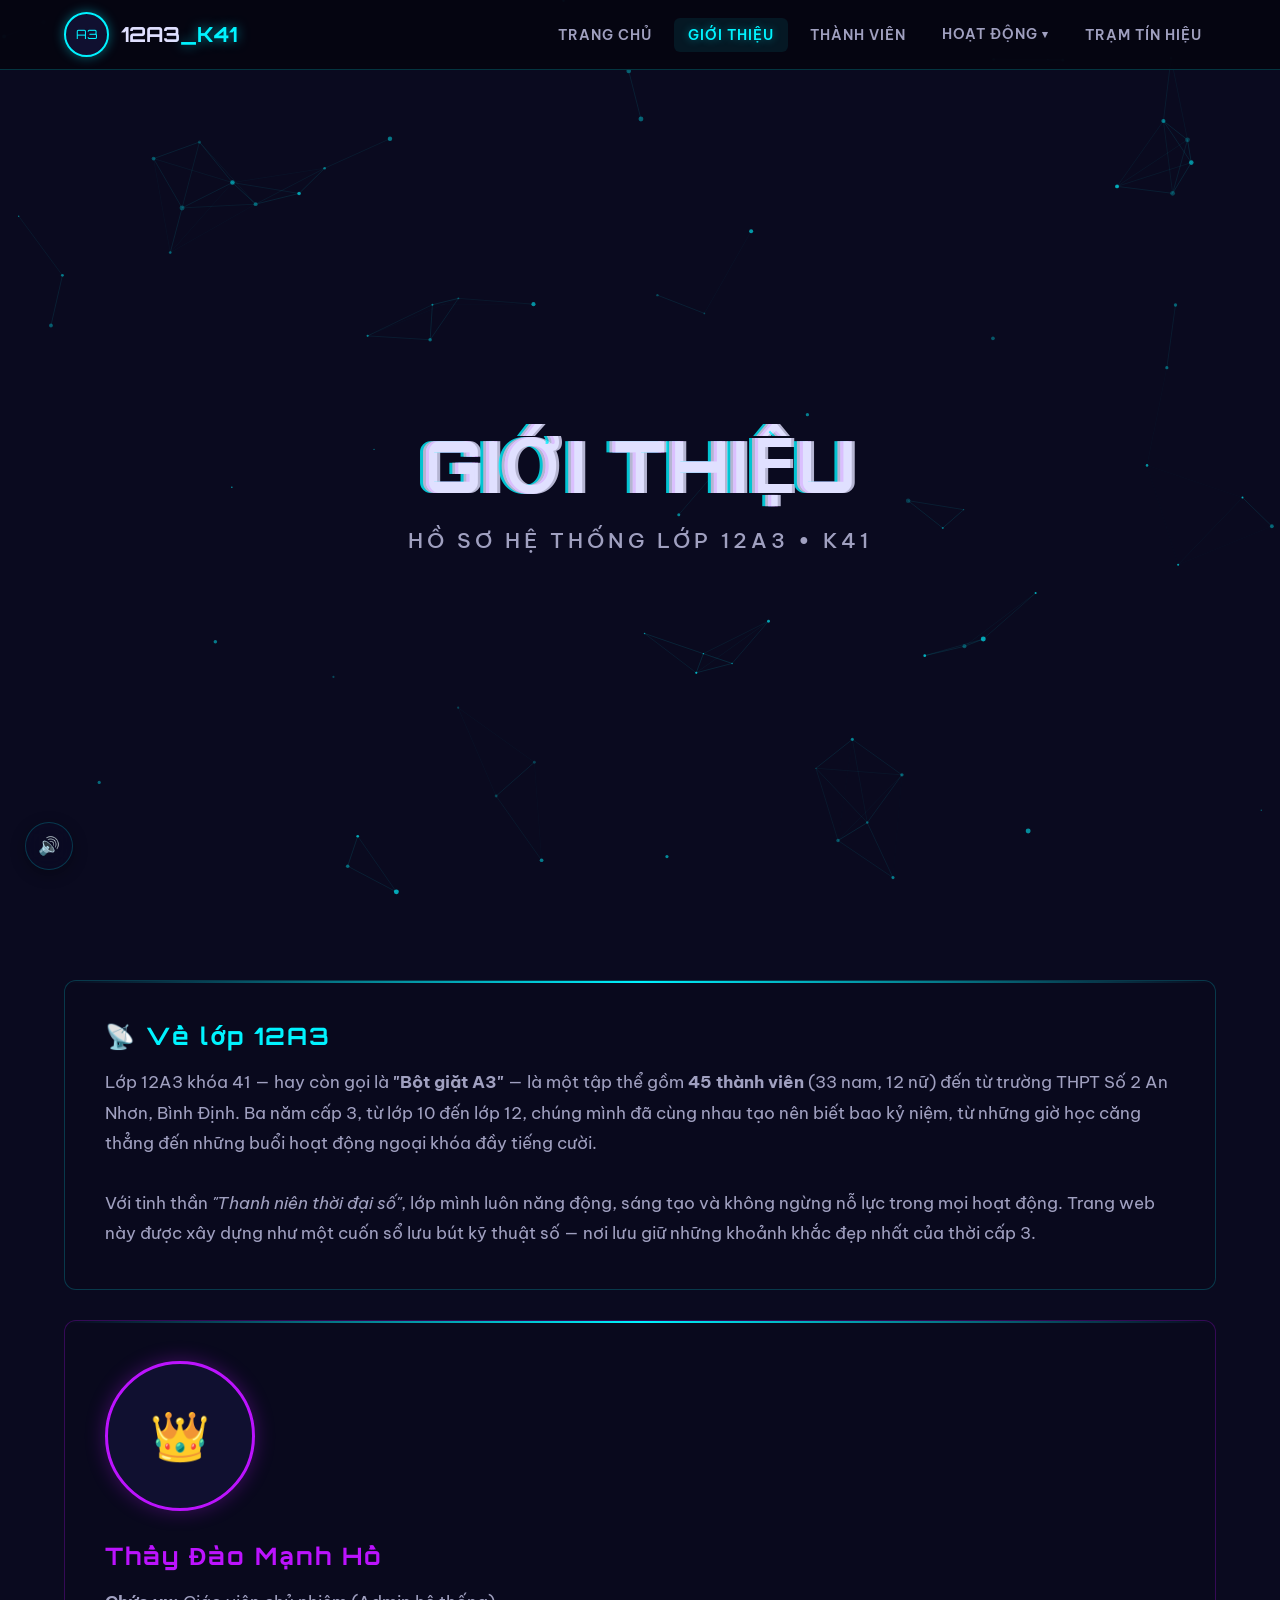
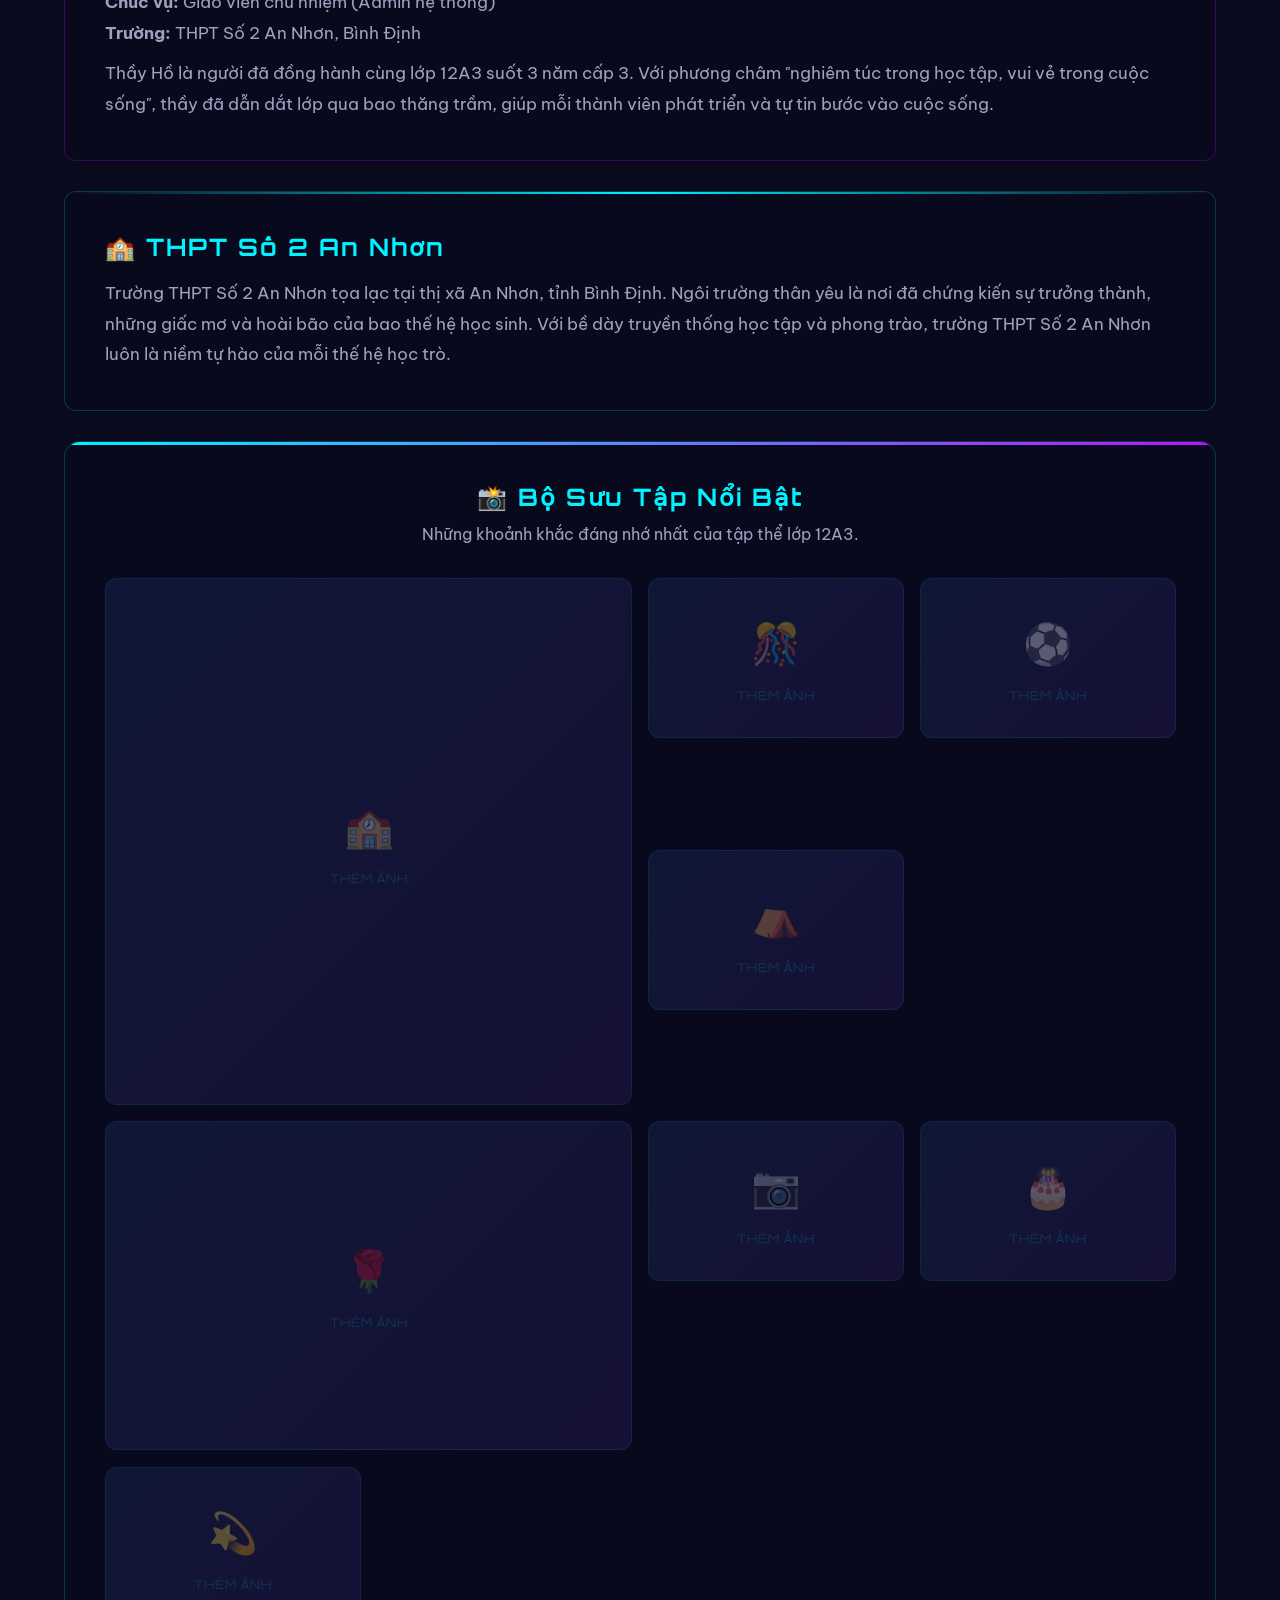
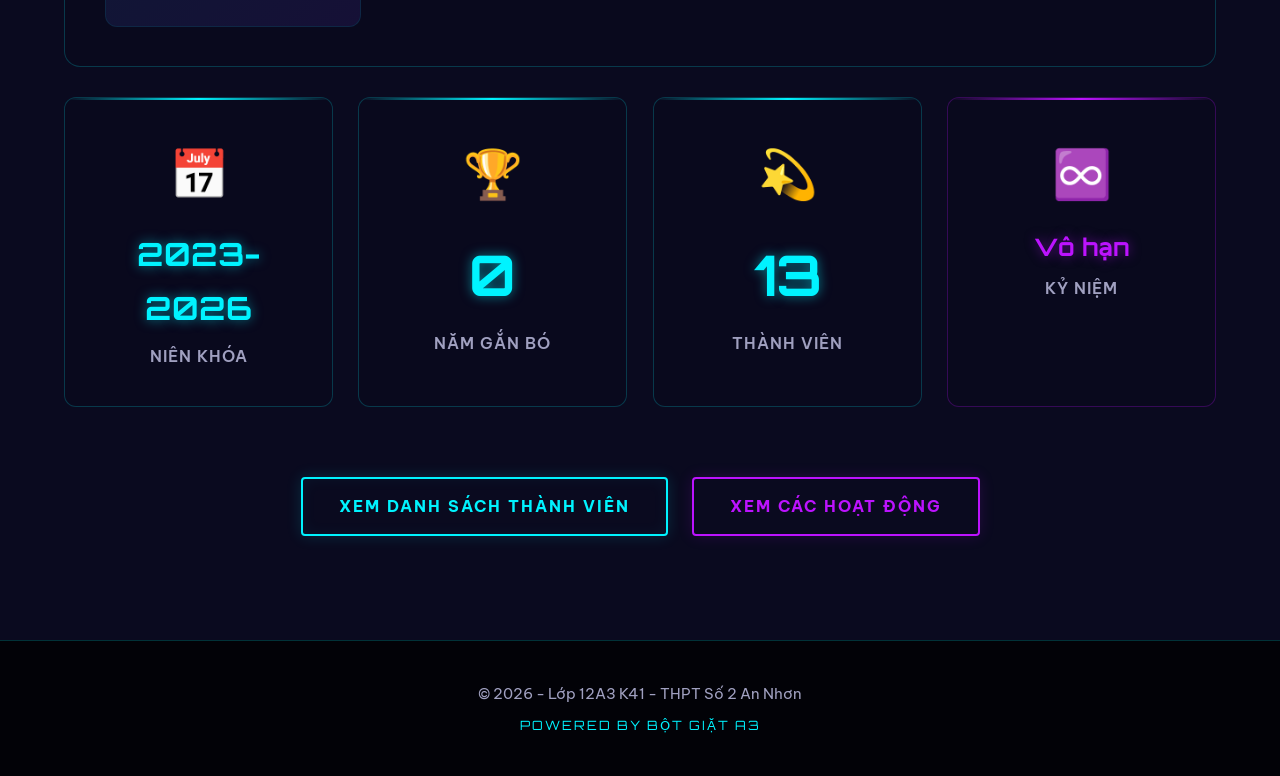
==== commit c4dbb5f0: "Add files via upload" ====
--- a/about.html
+++ b/about.html
@@ -87,6 +87,15 @@
                 </p>
             </div>
 
+            <!-- ========== BỘ SƯU TẬP ẢNH NỔI BẬT ========== -->
+            <div class="showcase-section fade-in" id="gallery-showcase">
+                <h3>📸 Bộ Sưu Tập Nổi Bật</h3>
+                <p class="showcase-desc">Những khoảnh khắc đáng nhớ nhất của tập thể lớp 12A3.</p>
+                <div class="showcase-grid" id="showcase-grid">
+                    <!-- JS sẽ render ảnh vào đây -->
+                </div>
+            </div>
+
             <!-- Thống kê nhanh -->
             <div class="stats-grid mt-3 fade-in">
                 <div class="stat-card">
@@ -118,11 +127,136 @@
         </div>
     </section>
 
+    <!-- LIGHTBOX -->
+    <div class="lightbox-overlay" id="lightbox-overlay">
+        <button class="lightbox-close" id="lightbox-close" aria-label="Đóng">✕</button>
+        <button class="lightbox-nav lightbox-prev" id="lightbox-prev" aria-label="Ảnh trước">❮</button>
+        <div class="lightbox-content">
+            <img id="lightbox-img" src="" alt="">
+            <div class="lightbox-caption" id="lightbox-caption"></div>
+        </div>
+        <button class="lightbox-nav lightbox-next" id="lightbox-next" aria-label="Ảnh tiếp">❯</button>
+        <div class="lightbox-counter" id="lightbox-counter"></div>
+    </div>
+
     <footer>
         <p>&copy; 2026 - Lớp 12A3 K41 - THPT Số 2 An Nhơn</p>
         <div class="footer-powered">POWERED BY BỘT GIẶT A3</div>
     </footer>
 
     <script src="script.js"></script>
+    <script>
+    // 📌 BỘ SƯU TẬP NỔI BẬT - Thay placeholder bằng ảnh thật
+    // Format: { src: "assets/gallery/ten-anh.jpg", title: "Tiêu đề", tag: "Tag" }
+    const showcaseData = [
+        { title: "Ngày đầu tiên nhập học", tag: "Lớp 10", emoji: "🏫" },
+        { title: "Lễ khai giảng", tag: "Lớp 10", emoji: "🎊" },
+        { title: "Hội thao toàn trường", tag: "Lớp 11", emoji: "⚽" },
+        { title: "Cắm trại 26/3", tag: "Lớp 11", emoji: "⛺" },
+        { title: "Ngày 20/11", tag: "Lớp 12", emoji: "🌹" },
+        { title: "Chụp kỷ yếu", tag: "Lớp 12", emoji: "📷" },
+        { title: "Sinh nhật lớp", tag: "Lớp 12", emoji: "🎂" },
+        { title: "Khoảnh khắc cuối cùng", tag: "Lớp 12", emoji: "💫" },
+    ];
+
+    function renderShowcase() {
+        const grid = document.getElementById('showcase-grid');
+        if (!grid) return;
+        grid.innerHTML = '';
+
+        showcaseData.forEach((item, i) => {
+            const el = document.createElement('div');
+            el.className = 'showcase-item fade-in';
+            el.style.animationDelay = `${i * 0.08}s`;
+            el.dataset.index = i;
+
+            const imgHTML = item.src
+                ? `<img src="${item.src}" alt="${item.title}" loading="lazy">`
+                : `<div class="showcase-placeholder">${item.emoji}<br><span>Thêm ảnh</span></div>`;
+
+            el.innerHTML = `
+                <div class="showcase-img">${imgHTML}</div>
+                <div class="showcase-overlay">
+                    <span class="showcase-tag">${item.tag}</span>
+                    <h4>${item.title}</h4>
+                </div>
+            `;
+
+            el.addEventListener('click', () => openLightbox(i));
+            grid.appendChild(el);
+        });
+
+        // Trigger fade-in observer
+        grid.querySelectorAll('.fade-in').forEach(el => {
+            const obs = new IntersectionObserver((entries) => {
+                entries.forEach(e => { if (e.isIntersecting) e.target.classList.add('visible'); });
+            }, { threshold: 0.1 });
+            obs.observe(el);
+        });
+    }
+
+    // ---- LIGHTBOX ----
+    let currentLightboxIndex = 0;
+    const overlay = document.getElementById('lightbox-overlay');
+    const lbImg = document.getElementById('lightbox-img');
+    const lbCaption = document.getElementById('lightbox-caption');
+    const lbCounter = document.getElementById('lightbox-counter');
+
+    function openLightbox(index) {
+        currentLightboxIndex = index;
+        updateLightbox();
+        overlay.classList.add('active');
+        document.body.style.overflow = 'hidden';
+    }
+
+    function closeLightbox() {
+        overlay.classList.remove('active');
+        document.body.style.overflow = '';
+    }
+
+    function updateLightbox() {
+        const item = showcaseData[currentLightboxIndex];
+        if (item.src) {
+            lbImg.src = item.src;
+            lbImg.style.display = 'block';
+        } else {
+            lbImg.src = '';
+            lbImg.style.display = 'none';
+        }
+        lbCaption.textContent = `${item.emoji} ${item.title} — ${item.tag}`;
+        lbCounter.textContent = `${currentLightboxIndex + 1} / ${showcaseData.length}`;
+    }
+
+    function nextLightbox() {
+        currentLightboxIndex = (currentLightboxIndex + 1) % showcaseData.length;
+        updateLightbox();
+    }
+
+    function prevLightbox() {
+        currentLightboxIndex = (currentLightboxIndex - 1 + showcaseData.length) % showcaseData.length;
+        updateLightbox();
+    }
+
+    document.getElementById('lightbox-close')?.addEventListener('click', closeLightbox);
+    document.getElementById('lightbox-next')?.addEventListener('click', nextLightbox);
+    document.getElementById('lightbox-prev')?.addEventListener('click', prevLightbox);
+    overlay?.addEventListener('click', (e) => { if (e.target === overlay) closeLightbox(); });
+    document.addEventListener('keydown', (e) => {
+        if (!overlay?.classList.contains('active')) return;
+        if (e.key === 'Escape') closeLightbox();
+        if (e.key === 'ArrowRight') nextLightbox();
+        if (e.key === 'ArrowLeft') prevLightbox();
+    });
+
+    // Swipe support for lightbox on mobile
+    let touchStartX = 0;
+    overlay?.addEventListener('touchstart', (e) => { touchStartX = e.changedTouches[0].screenX; }, { passive: true });
+    overlay?.addEventListener('touchend', (e) => {
+        const diff = e.changedTouches[0].screenX - touchStartX;
+        if (Math.abs(diff) > 50) { diff > 0 ? prevLightbox() : nextLightbox(); }
+    }, { passive: true });
+
+    document.addEventListener('DOMContentLoaded', renderShowcase);
+    </script>
 </body>
 </html>
--- a/styles.css
+++ b/styles.css
@@ -1397,3 +1397,483 @@
 .mt-3 { margin-top: 30px; }
 .mb-2 { margin-bottom: 20px; }
 .mb-3 { margin-bottom: 30px; }
+
+/* ==================== SCROLL PROGRESS BAR ==================== */
+.scroll-progress {
+    position: fixed;
+    top: 0;
+    left: 0;
+    height: 3px;
+    width: 0%;
+    background: linear-gradient(90deg, var(--primary-cyan), var(--primary-pink), var(--primary-green));
+    z-index: 10000;
+    transition: width 0.1s linear;
+    box-shadow: 0 0 10px var(--primary-cyan), 0 0 20px rgba(0, 243, 255, 0.3);
+}
+
+/* ==================== PAGE LOAD ANIMATION ==================== */
+body {
+    animation: pageLoad 0.6s ease-out;
+}
+
+@keyframes pageLoad {
+    from { opacity: 0; }
+    to { opacity: 1; }
+}
+
+/* ==================== SHOWCASE GALLERY (ABOUT PAGE) ==================== */
+.showcase-section {
+    background: var(--dark-panel);
+    border: 1px solid var(--glass-border);
+    border-radius: 16px;
+    padding: 40px;
+    margin-bottom: 30px;
+    position: relative;
+    overflow: hidden;
+}
+
+.showcase-section::before {
+    content: '';
+    position: absolute;
+    top: 0;
+    left: 0;
+    width: 100%;
+    height: 3px;
+    background: linear-gradient(90deg, var(--primary-cyan), var(--primary-pink));
+}
+
+.showcase-section h3 {
+    font-size: 1.5rem;
+    color: var(--primary-cyan);
+    margin-bottom: 8px;
+    text-align: center;
+}
+
+.showcase-desc {
+    color: var(--text-muted);
+    text-align: center;
+    margin-bottom: 30px;
+    font-size: 1rem;
+}
+
+.showcase-grid {
+    display: grid;
+    grid-template-columns: repeat(4, 1fr);
+    gap: 16px;
+}
+
+.showcase-grid .showcase-item:nth-child(1) {
+    grid-column: span 2;
+    grid-row: span 2;
+}
+
+.showcase-grid .showcase-item:nth-child(5) {
+    grid-column: span 2;
+}
+
+.showcase-item {
+    position: relative;
+    border-radius: 12px;
+    overflow: hidden;
+    cursor: pointer;
+    aspect-ratio: 16/10;
+    background: var(--bg-secondary);
+    border: 1px solid rgba(0, 243, 255, 0.1);
+    transition: all 0.4s cubic-bezier(0.4, 0, 0.2, 1);
+}
+
+.showcase-item:first-child {
+    aspect-ratio: 1/1;
+}
+
+.showcase-item:hover {
+    transform: translateY(-4px) scale(1.02);
+    border-color: rgba(0, 243, 255, 0.4);
+    box-shadow: 0 12px 40px rgba(0, 243, 255, 0.15), 0 0 20px rgba(0, 243, 255, 0.08);
+}
+
+.showcase-img {
+    width: 100%;
+    height: 100%;
+    overflow: hidden;
+}
+
+.showcase-img img {
+    width: 100%;
+    height: 100%;
+    object-fit: cover;
+    transition: transform 0.6s cubic-bezier(0.4, 0, 0.2, 1);
+}
+
+.showcase-item:hover .showcase-img img {
+    transform: scale(1.1);
+}
+
+.showcase-placeholder {
+    width: 100%;
+    height: 100%;
+    display: flex;
+    flex-direction: column;
+    align-items: center;
+    justify-content: center;
+    font-size: 2.5rem;
+    color: rgba(0, 243, 255, 0.3);
+    background: linear-gradient(135deg, rgba(0, 243, 255, 0.03), rgba(188, 19, 254, 0.03));
+    transition: all 0.4s;
+}
+
+.showcase-placeholder span {
+    font-size: 0.75rem;
+    font-family: var(--font-heading);
+    margin-top: 8px;
+    letter-spacing: 1px;
+    text-transform: uppercase;
+    opacity: 0.5;
+}
+
+.showcase-item:hover .showcase-placeholder {
+    color: rgba(0, 243, 255, 0.6);
+    background: linear-gradient(135deg, rgba(0, 243, 255, 0.08), rgba(188, 19, 254, 0.08));
+}
+
+.showcase-overlay {
+    position: absolute;
+    bottom: 0;
+    left: 0;
+    right: 0;
+    padding: 20px 16px 14px;
+    background: linear-gradient(to top, rgba(0, 0, 0, 0.85), rgba(0, 0, 0, 0.4), transparent);
+    transform: translateY(100%);
+    transition: transform 0.4s cubic-bezier(0.4, 0, 0.2, 1);
+}
+
+.showcase-item:hover .showcase-overlay {
+    transform: translateY(0);
+}
+
+.showcase-tag {
+    display: inline-block;
+    padding: 3px 10px;
+    background: rgba(0, 243, 255, 0.2);
+    color: var(--primary-cyan);
+    font-family: var(--font-heading);
+    font-size: 0.65rem;
+    border-radius: 20px;
+    letter-spacing: 1px;
+    text-transform: uppercase;
+    margin-bottom: 6px;
+    border: 1px solid rgba(0, 243, 255, 0.3);
+}
+
+.showcase-overlay h4 {
+    color: #fff;
+    font-size: 0.9rem;
+    font-weight: 600;
+    letter-spacing: 0.5px;
+}
+
+/* ==================== LIGHTBOX ==================== */
+.lightbox-overlay {
+    position: fixed;
+    top: 0;
+    left: 0;
+    width: 100%;
+    height: 100%;
+    background: rgba(2, 2, 10, 0.95);
+    backdrop-filter: blur(20px);
+    -webkit-backdrop-filter: blur(20px);
+    z-index: 10001;
+    display: flex;
+    align-items: center;
+    justify-content: center;
+    opacity: 0;
+    visibility: hidden;
+    transition: all 0.4s cubic-bezier(0.4, 0, 0.2, 1);
+}
+
+.lightbox-overlay.active {
+    opacity: 1;
+    visibility: visible;
+}
+
+.lightbox-content {
+    max-width: 85vw;
+    max-height: 80vh;
+    text-align: center;
+    transform: scale(0.9);
+    transition: transform 0.4s cubic-bezier(0.4, 0, 0.2, 1);
+}
+
+.lightbox-overlay.active .lightbox-content {
+    transform: scale(1);
+}
+
+.lightbox-content img {
+    max-width: 100%;
+    max-height: 70vh;
+    border-radius: 12px;
+    border: 1px solid var(--glass-border);
+    box-shadow: 0 20px 60px rgba(0, 0, 0, 0.5);
+}
+
+.lightbox-caption {
+    color: var(--text-color);
+    font-size: 1.2rem;
+    margin-top: 20px;
+    font-family: var(--font-body);
+    font-weight: 500;
+    letter-spacing: 1px;
+    text-shadow: 0 0 15px rgba(0, 243, 255, 0.3);
+}
+
+.lightbox-close {
+    position: absolute;
+    top: 20px;
+    right: 25px;
+    background: rgba(255, 255, 255, 0.08);
+    border: 1px solid rgba(255, 255, 255, 0.15);
+    color: #fff;
+    font-size: 1.5rem;
+    width: 48px;
+    height: 48px;
+    border-radius: 50%;
+    cursor: pointer;
+    transition: all 0.3s;
+    display: flex;
+    align-items: center;
+    justify-content: center;
+    z-index: 2;
+}
+
+.lightbox-close:hover {
+    background: rgba(255, 50, 50, 0.3);
+    border-color: rgba(255, 50, 50, 0.5);
+    transform: rotate(90deg);
+}
+
+.lightbox-nav {
+    position: absolute;
+    top: 50%;
+    transform: translateY(-50%);
+    background: rgba(255, 255, 255, 0.06);
+    border: 1px solid rgba(255, 255, 255, 0.12);
+    color: #fff;
+    font-size: 1.4rem;
+    width: 50px;
+    height: 50px;
+    border-radius: 50%;
+    cursor: pointer;
+    transition: all 0.3s;
+    display: flex;
+    align-items: center;
+    justify-content: center;
+    z-index: 2;
+}
+
+.lightbox-nav:hover {
+    background: rgba(0, 243, 255, 0.15);
+    border-color: var(--primary-cyan);
+    box-shadow: 0 0 20px rgba(0, 243, 255, 0.2);
+}
+
+.lightbox-prev { left: 20px; }
+.lightbox-next { right: 20px; }
+
+.lightbox-counter {
+    position: absolute;
+    bottom: 25px;
+    left: 50%;
+    transform: translateX(-50%);
+    color: var(--text-muted);
+    font-family: var(--font-heading);
+    font-size: 0.85rem;
+    letter-spacing: 3px;
+    background: rgba(0, 0, 0, 0.4);
+    padding: 6px 18px;
+    border-radius: 20px;
+    border: 1px solid rgba(255, 255, 255, 0.08);
+}
+
+/* ==================== ENHANCED STAGGER FADE-IN ==================== */
+.fade-in {
+    opacity: 0;
+    transform: translateY(30px);
+    transition: opacity 0.7s cubic-bezier(0.4, 0, 0.2, 1),
+                transform 0.7s cubic-bezier(0.4, 0, 0.2, 1);
+    will-change: opacity, transform;
+}
+
+.fade-in.visible {
+    opacity: 1;
+    transform: translateY(0);
+}
+
+/* Stagger children */
+.stats-grid .stat-card.fade-in:nth-child(1) { transition-delay: 0s; }
+.stats-grid .stat-card.fade-in:nth-child(2) { transition-delay: 0.1s; }
+.stats-grid .stat-card.fade-in:nth-child(3) { transition-delay: 0.2s; }
+.stats-grid .stat-card.fade-in:nth-child(4) { transition-delay: 0.3s; }
+
+.links-grid .link-card.fade-in:nth-child(1) { transition-delay: 0s; }
+.links-grid .link-card.fade-in:nth-child(2) { transition-delay: 0.08s; }
+.links-grid .link-card.fade-in:nth-child(3) { transition-delay: 0.16s; }
+.links-grid .link-card.fade-in:nth-child(4) { transition-delay: 0.24s; }
+.links-grid .link-card.fade-in:nth-child(5) { transition-delay: 0.32s; }
+
+/* ==================== ENHANCED CARD HOVER GLOW ==================== */
+.stat-card,
+.link-card,
+.about-block,
+.member-card,
+.gallery-item {
+    will-change: transform, box-shadow;
+}
+
+.stat-card:hover,
+.link-card:hover {
+    box-shadow: 0 12px 40px rgba(0, 243, 255, 0.15), 0 0 0 1px rgba(0, 243, 255, 0.2);
+}
+
+.about-block {
+    transition: all 0.4s cubic-bezier(0.4, 0, 0.2, 1);
+}
+
+.about-block:hover {
+    transform: translateY(-3px);
+    border-color: rgba(0, 243, 255, 0.35);
+    box-shadow: 0 8px 30px rgba(0, 243, 255, 0.1);
+}
+
+/* ==================== HERO PARALLAX HINT ==================== */
+.about-hero .hero-content,
+#hero .hero-content {
+    transition: transform 0.3s ease-out;
+}
+
+/* ==================== MOBILE OPTIMIZATIONS ==================== */
+@media (max-width: 768px) {
+    .showcase-grid {
+        grid-template-columns: repeat(2, 1fr);
+        gap: 10px;
+    }
+
+    .showcase-grid .showcase-item:nth-child(1) {
+        grid-column: span 2;
+        grid-row: span 1;
+    }
+
+    .showcase-grid .showcase-item:nth-child(5) {
+        grid-column: span 1;
+    }
+
+    .showcase-item {
+        aspect-ratio: 4/3;
+    }
+
+    .showcase-item:first-child {
+        aspect-ratio: 16/9;
+    }
+
+    .showcase-overlay {
+        transform: translateY(0);
+        padding: 10px 12px 8px;
+        background: linear-gradient(to top, rgba(0, 0, 0, 0.8), transparent);
+    }
+
+    .showcase-overlay h4 {
+        font-size: 0.75rem;
+    }
+
+    .showcase-tag {
+        font-size: 0.55rem;
+        padding: 2px 7px;
+    }
+
+    .showcase-section {
+        padding: 25px 15px;
+    }
+
+    .showcase-placeholder {
+        font-size: 1.8rem;
+    }
+
+    .showcase-placeholder span {
+        font-size: 0.6rem;
+    }
+
+    /* Lightbox mobile */
+    .lightbox-content {
+        max-width: 95vw;
+    }
+
+    .lightbox-nav {
+        width: 40px;
+        height: 40px;
+        font-size: 1.1rem;
+    }
+
+    .lightbox-prev { left: 10px; }
+    .lightbox-next { right: 10px; }
+
+    .lightbox-close {
+        top: 12px;
+        right: 12px;
+        width: 40px;
+        height: 40px;
+        font-size: 1.2rem;
+    }
+
+    .lightbox-caption {
+        font-size: 1rem;
+    }
+
+    /* Reduce animation intensity on mobile */
+    .fade-in {
+        transform: translateY(20px);
+        transition-duration: 0.5s;
+    }
+
+    .stat-card:hover,
+    .link-card:hover,
+    .about-block:hover,
+    .showcase-item:hover {
+        transform: translateY(-2px);
+    }
+
+    /* GPU hints for smooth scrolling */
+    .section,
+    .navbar {
+        -webkit-transform: translateZ(0);
+        transform: translateZ(0);
+    }
+
+    .about-block {
+        padding: 25px 20px;
+    }
+}
+
+@media (max-width: 480px) {
+    .showcase-grid {
+        grid-template-columns: 1fr 1fr;
+        gap: 8px;
+    }
+}
+
+/* ==================== REDUCED MOTION ==================== */
+@media (prefers-reduced-motion: reduce) {
+    *, *::before, *::after {
+        animation-duration: 0.01ms !important;
+        animation-iteration-count: 1 !important;
+        transition-duration: 0.01ms !important;
+    }
+
+    .scroll-progress {
+        transition: none;
+    }
+
+    .fade-in {
+        opacity: 1;
+        transform: none;
+    }
+}
+
